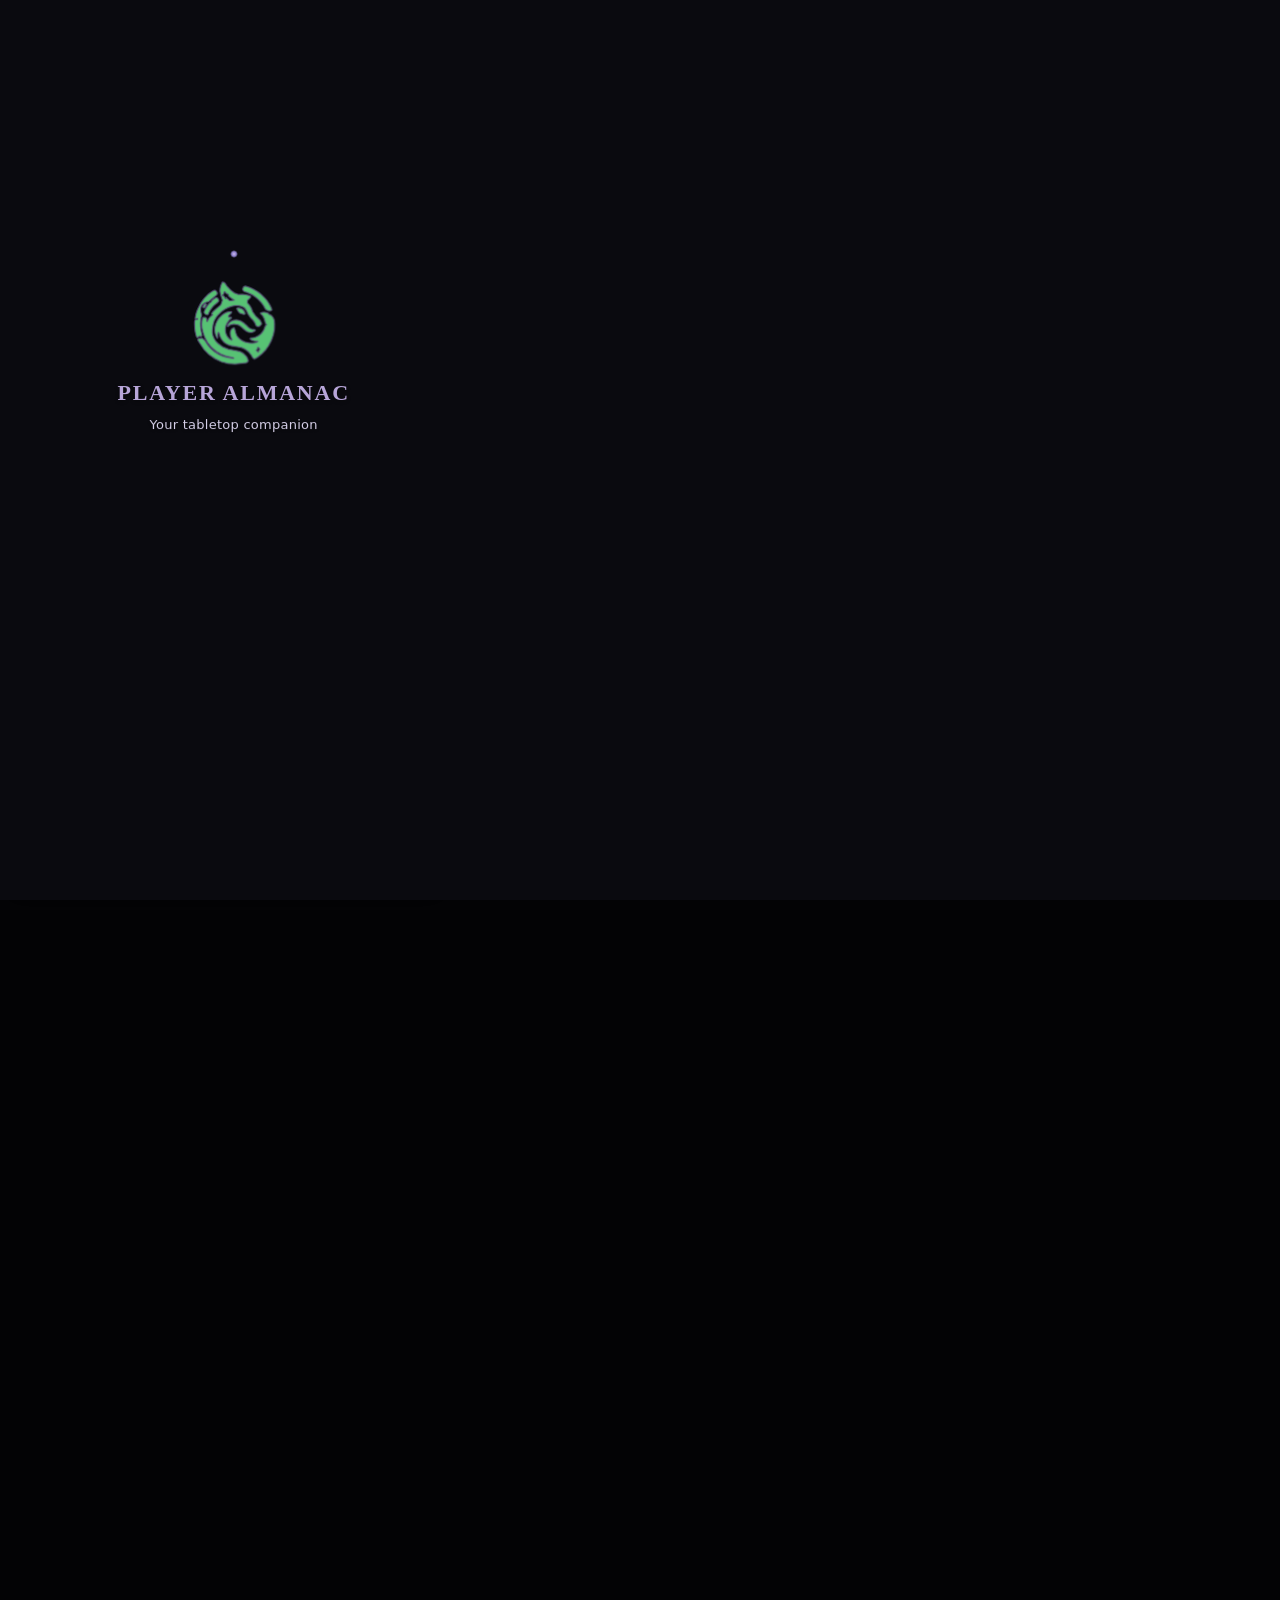
==== index.html @ 6387208d "Add files via upload" ====
<!DOCTYPE html>
<html>
<head>
  <meta charset="UTF-8">
  <meta http-equiv="refresh" content="0;url=/player_almanac.html">
  <title>Player Almanac</title>
</head>
<body>
  <p>Redirecting to <a href="/player_almanac.html">Player Almanac</a>...</p>
</body>
</html>
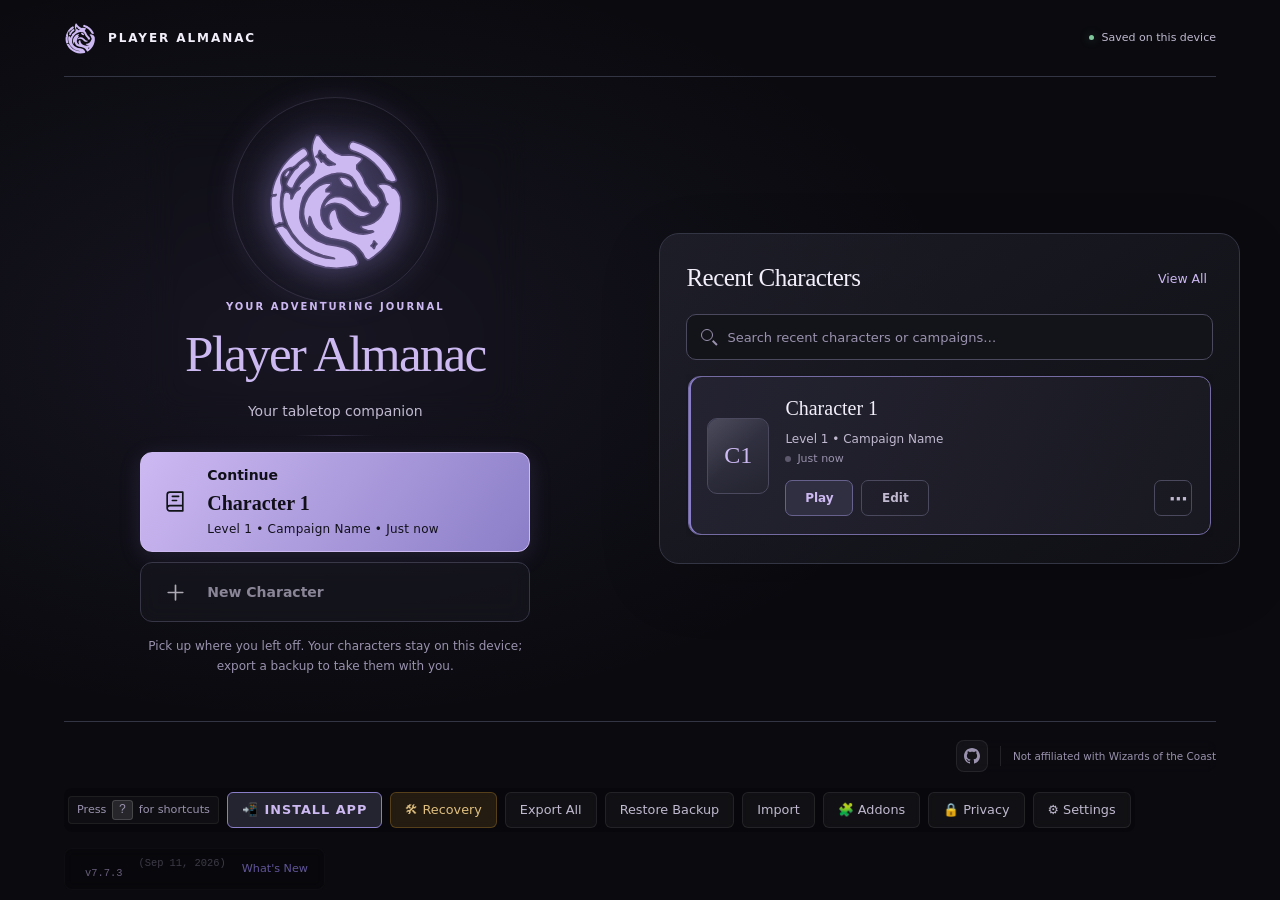
==== commit 2a396fc1: "Add files via upload" ====
--- a/index.html
+++ b/index.html
@@ -1,11 +1,12 @@
 <!DOCTYPE html>
-<html>
+<html lang="en">
 <head>
   <meta charset="UTF-8">
-  <meta http-equiv="refresh" content="0;url=/player_almanac.html">
+  <meta name="viewport" content="width=device-width, initial-scale=1">
+  <meta http-equiv="refresh" content="0;url=./player_almanac.html">
   <title>Player Almanac</title>
 </head>
 <body>
-  <p>Redirecting to <a href="/player_almanac.html">Player Almanac</a>...</p>
+  <p>Opening <a href="./player_almanac.html">Player Almanac</a>…</p>
 </body>
 </html>
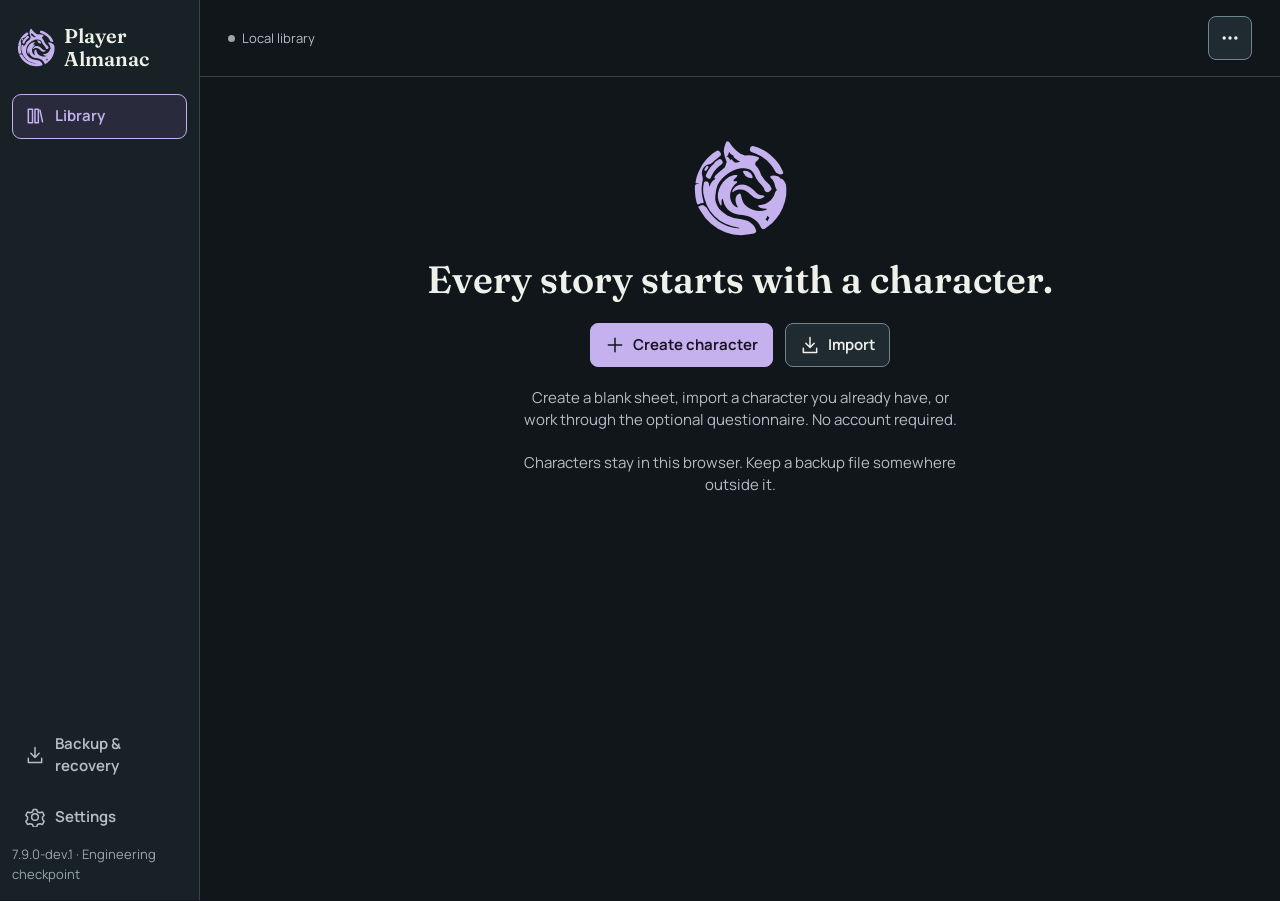
==== commit 4802c9b5: "Add files via upload" ====
--- a/index.html
+++ b/index.html
@@ -1,12 +1,2 @@
-<!DOCTYPE html>
-<html lang="en">
-<head>
-  <meta charset="UTF-8">
-  <meta name="viewport" content="width=device-width, initial-scale=1">
-  <meta http-equiv="refresh" content="0;url=./player_almanac.html">
-  <title>Player Almanac</title>
-</head>
-<body>
-  <p>Opening <a href="./player_almanac.html">Player Almanac</a>…</p>
-</body>
-</html>
+<!doctype html>
+<html lang="en"><head><meta charset="utf-8"><meta name="viewport" content="width=device-width, initial-scale=1"><meta http-equiv="refresh" content="0; url=./player_almanac.html"><title>Player Almanac</title></head><body><p><a href="./player_almanac.html">Open Player Almanac / Player Almanac oeffnen</a></p></body></html>
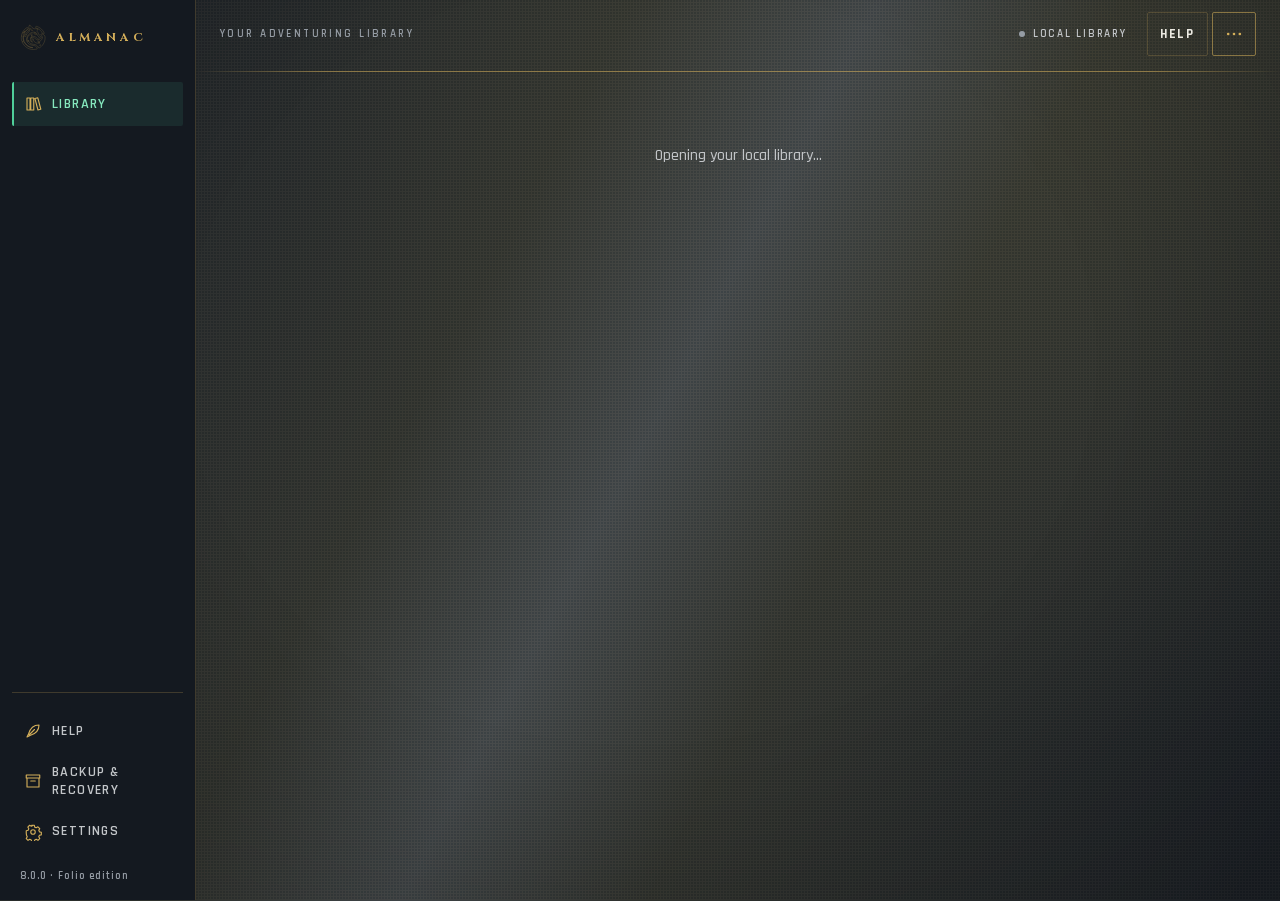
==== commit e7dbefde: "Added 8.0.0 Wow, that took quite a while." ====
--- a/index.html
+++ b/index.html
@@ -1,2 +1,2 @@
 <!doctype html>
-<html lang="en"><head><meta charset="utf-8"><meta name="viewport" content="width=device-width, initial-scale=1"><meta http-equiv="refresh" content="0; url=./player_almanac.html"><title>Player Almanac</title></head><body><p><a href="./player_almanac.html">Open Player Almanac / Player Almanac oeffnen</a></p></body></html>
+<html lang="en"><head><meta charset="utf-8"><meta name="viewport" content="width=device-width, initial-scale=1"><meta http-equiv="refresh" content="0; url=./player_almanac.html"><title>Player Almanac</title></head><body><p><a href="./player_almanac.html">Open Player Almanac / Player Almanac öffnen</a></p></body></html>
